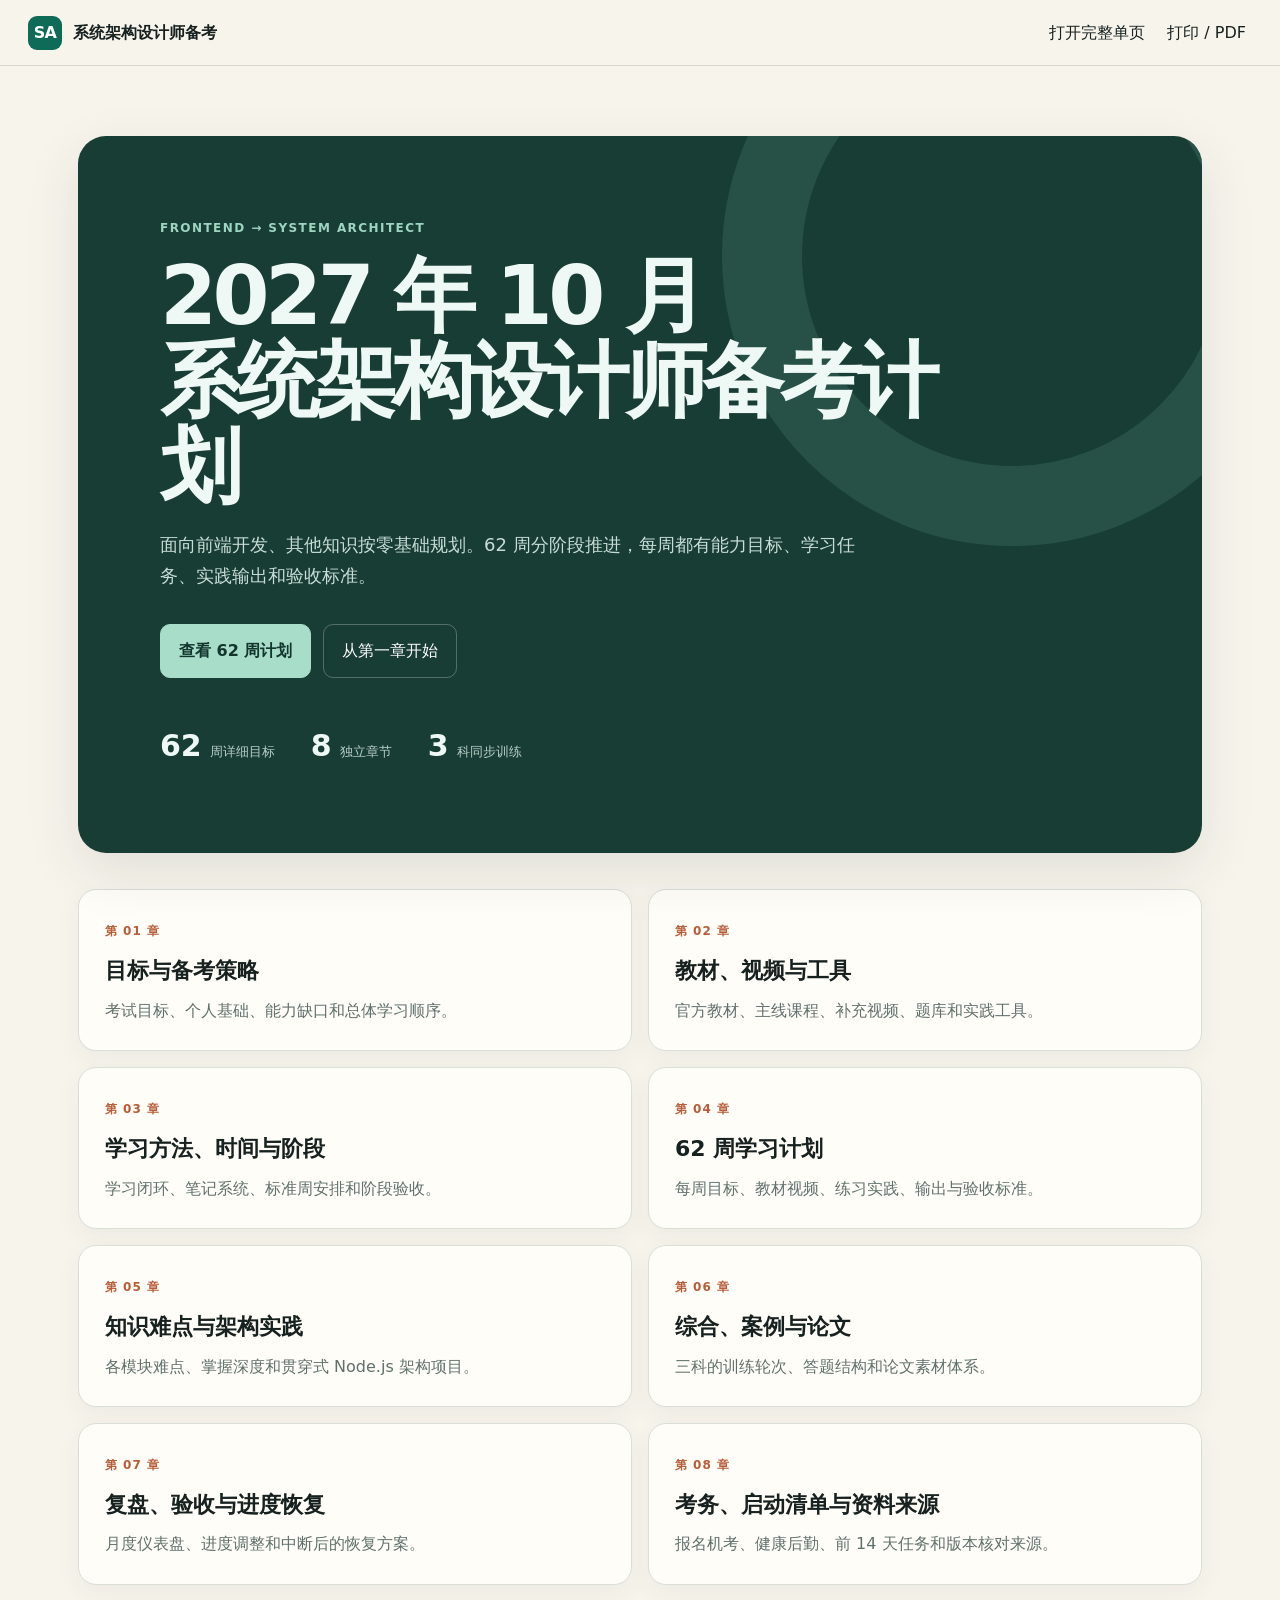
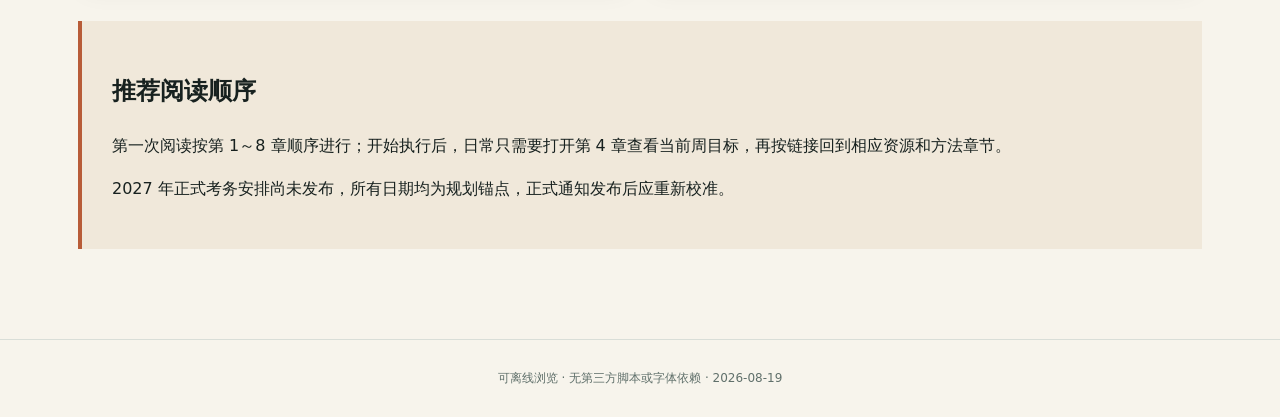
==== html/index.html @ b2654318 "feat: 新建项目" ====
<!doctype html>
<html lang="zh-CN">
<head>
  <meta charset="utf-8">
  <meta name="viewport" content="width=device-width, initial-scale=1">
  <meta name="description" content="系统架构设计师软考高级 62 周系统备考计划">
  <title>系统架构设计师备考计划</title>
  <link rel="stylesheet" href="assets/styles.css">
</head>
<body class="landing">
  <header class="topbar">
    <a class="brand" href="index.html"><span>SA</span><strong>系统架构设计师备考</strong></a>
    <nav><a href="complete-plan.html">打开完整单页</a><button type="button" onclick="window.print()">打印 / PDF</button></nav>
  </header>
  <main class="landing-main">
    <section class="hero">
      <p class="eyebrow">FRONTEND → SYSTEM ARCHITECT</p>
      <h1>2027 年 10 月<br>系统架构设计师备考计划</h1>
      <p>面向前端开发、其他知识按零基础规划。62 周分阶段推进，每周都有能力目标、学习任务、实践输出和验收标准。</p>
      <div class="hero-actions"><a class="primary" href="04-weekly-plan.html">查看 62 周计划</a><a href="01-goals-and-strategy.html">从第一章开始</a></div>
      <dl><div><dt>62</dt><dd>周详细目标</dd></div><div><dt>8</dt><dd>独立章节</dd></div><div><dt>3</dt><dd>科同步训练</dd></div></dl>
    </section>
    <section class="chapter-grid"><a class="chapter-card" href="01-goals-and-strategy.html">
    <span>第 01 章</span>
    <h2>目标与备考策略</h2>
    <p>考试目标、个人基础、能力缺口和总体学习顺序。</p>
  </a>
<a class="chapter-card" href="02-resources.html">
    <span>第 02 章</span>
    <h2>教材、视频与工具</h2>
    <p>官方教材、主线课程、补充视频、题库和实践工具。</p>
  </a>
<a class="chapter-card" href="03-method-and-phases.html">
    <span>第 03 章</span>
    <h2>学习方法、时间与阶段</h2>
    <p>学习闭环、笔记系统、标准周安排和阶段验收。</p>
  </a>
<a class="chapter-card" href="04-weekly-plan.html">
    <span>第 04 章</span>
    <h2>62 周学习计划</h2>
    <p>每周目标、教材视频、练习实践、输出与验收标准。</p>
  </a>
<a class="chapter-card" href="05-difficulties-and-practice.html">
    <span>第 05 章</span>
    <h2>知识难点与架构实践</h2>
    <p>各模块难点、掌握深度和贯穿式 Node.js 架构项目。</p>
  </a>
<a class="chapter-card" href="06-three-subjects.html">
    <span>第 06 章</span>
    <h2>综合、案例与论文</h2>
    <p>三科的训练轮次、答题结构和论文素材体系。</p>
  </a>
<a class="chapter-card" href="07-review-and-recovery.html">
    <span>第 07 章</span>
    <h2>复盘、验收与进度恢复</h2>
    <p>月度仪表盘、进度调整和中断后的恢复方案。</p>
  </a>
<a class="chapter-card" href="08-exam-and-sources.html">
    <span>第 08 章</span>
    <h2>考务、启动清单与资料来源</h2>
    <p>报名机考、健康后勤、前 14 天任务和版本核对来源。</p>
  </a></section>
    <section class="usage-note">
      <h2>推荐阅读顺序</h2>
      <p>第一次阅读按第 1～8 章顺序进行；开始执行后，日常只需要打开第 4 章查看当前周目标，再按链接回到相应资源和方法章节。</p>
      <p>2027 年正式考务安排尚未发布，所有日期均为规划锚点，正式通知发布后应重新校准。</p>
    </section>
  </main>
  <footer>可离线浏览 · 无第三方脚本或字体依赖 · 2026-08-19</footer>
</body>
</html>
---- html/assets/styles.css ----
:root {
  --ink: #17211f;
  --muted: #60706b;
  --paper: #f7f4ec;
  --panel: #fffdf8;
  --line: #d9ded8;
  --accent: #0d6b57;
  --accent-soft: #dff1ea;
  --warm: #b85c38;
  --shadow: 0 18px 55px rgba(29, 50, 44, .10);
  font-family: ui-sans-serif, system-ui, -apple-system, BlinkMacSystemFont, "Segoe UI", "PingFang SC", "Microsoft YaHei", sans-serif;
  color: var(--ink);
  background: var(--paper);
}
* { box-sizing: border-box; }
html { scroll-behavior: smooth; scroll-padding-top: 86px; }
body { margin: 0; line-height: 1.72; background: var(--paper); }
a { color: var(--accent); text-underline-offset: 3px; }
button, a { -webkit-tap-highlight-color: transparent; }
.skip-link { position: fixed; left: 12px; top: -60px; z-index: 20; padding: 10px 14px; color: white; background: var(--accent); }
.skip-link:focus { top: 12px; }
.topbar { position: sticky; top: 0; z-index: 10; height: 66px; display: flex; align-items: center; justify-content: space-between; padding: 0 28px; border-bottom: 1px solid rgba(23, 33, 31, .12); background: rgba(247, 244, 236, .94); backdrop-filter: blur(14px); }
.brand { display: flex; align-items: center; gap: 11px; color: var(--ink); text-decoration: none; }
.brand span { display: grid; place-items: center; width: 34px; height: 34px; border-radius: 9px; color: white; background: var(--accent); font-weight: 800; letter-spacing: -.04em; }
.topbar nav { display: flex; align-items: center; gap: 16px; }
.topbar nav a, .topbar button { color: var(--ink); background: none; border: 0; font: inherit; cursor: pointer; text-decoration: none; }
.layout { display: grid; grid-template-columns: 260px minmax(0, 920px) 210px; gap: 38px; max-width: 1490px; margin: 0 auto; padding: 36px 28px 80px; }
.sidebar, .toc { position: sticky; top: 92px; align-self: start; max-height: calc(100vh - 118px); overflow: auto; }
.sidebar > a { display: flex; gap: 12px; padding: 10px 12px; margin-bottom: 3px; border-radius: 10px; color: #35423e; text-decoration: none; font-size: 14px; }
.sidebar > a span { color: #87928e; font-variant-numeric: tabular-nums; }
.sidebar > a:hover, .sidebar > a.active { color: var(--accent); background: var(--accent-soft); }
.sidebar .source-link { margin-top: 18px; border-top: 1px solid var(--line); border-radius: 0; padding-top: 18px; }
.eyebrow { margin: 0 0 14px; color: var(--warm); font-size: 12px; font-weight: 800; letter-spacing: .12em; text-transform: uppercase; }
main { min-width: 0; }
.chapter-meta { display: flex; gap: 10px; margin-bottom: 18px; }
.chapter-meta span { padding: 5px 10px; border: 1px solid var(--line); border-radius: 999px; color: var(--muted); background: rgba(255,255,255,.45); font-size: 12px; }
article { padding: clamp(28px, 5vw, 60px); border: 1px solid var(--line); border-radius: 22px; background: var(--panel); box-shadow: var(--shadow); }
article h1 { margin: 0 0 24px; font-size: clamp(34px, 5vw, 54px); line-height: 1.14; letter-spacing: -.04em; }
article h2 { margin: 54px 0 18px; padding-top: 10px; font-size: 28px; line-height: 1.3; letter-spacing: -.02em; }
article h3 { margin: 34px 0 12px; font-size: 20px; }
article h4 { margin: 52px 0 18px; padding: 22px 0 0; border-top: 2px solid #c9d9d3; color: #153f34; font-size: 24px; line-height: 1.35; }
article h5 { margin: 24px 0 8px; color: #314b43; font-size: 16px; }
.heading-anchor { margin-left: 8px; opacity: 0; font-size: .75em; text-decoration: none; }
h1:hover .heading-anchor, h2:hover .heading-anchor, h3:hover .heading-anchor { opacity: .5; }
article p, article li { color: #2f3c38; }
article blockquote { margin: 22px 0; padding: 16px 20px; border-left: 4px solid var(--accent); border-radius: 0 12px 12px 0; color: #31413c; background: var(--accent-soft); }
article hr { margin: 42px 0; border: 0; border-top: 1px solid var(--line); }
article code { padding: 2px 6px; border-radius: 5px; color: #8f3d24; background: #f3e9df; }
article pre { overflow: auto; padding: 20px; border-radius: 14px; color: #e8f2ee; background: #1c2926; }
article pre code { padding: 0; color: inherit; background: none; }
article li { margin: 6px 0; }
article .nested-item { margin-left: 24px; list-style-type: circle; }
.table-wrap { overflow-x: auto; margin: 22px 0 32px; border: 1px solid var(--line); border-radius: 14px; background: white; }
table { width: 100%; min-width: 720px; border-collapse: collapse; font-size: 14px; line-height: 1.55; }
th { position: sticky; top: 0; z-index: 1; padding: 13px 14px; text-align: left; color: #173e34; background: #e8f3ee; white-space: nowrap; }
td { padding: 13px 14px; border-top: 1px solid #e4e8e4; vertical-align: top; }
tr:target td { background: #fff5cb; }
.week-anchor { font-weight: 800; text-decoration: none; }
.check-item { display: flex; align-items: flex-start; gap: 9px; cursor: pointer; }
.check-item input { flex: 0 0 auto; width: 16px; height: 16px; margin-top: 5px; accent-color: var(--accent); }
.check-item input:checked + span { color: #7a8581; text-decoration: line-through; }
.toc a { display: block; padding: 5px 0 5px 12px; border-left: 1px solid var(--line); color: var(--muted); font-size: 12px; line-height: 1.45; text-decoration: none; }
.toc a:hover { color: var(--accent); border-left-color: var(--accent); }
.toc .toc-level-3 { padding-left: 22px; }
.pager { display: grid; grid-template-columns: 1fr 1fr; gap: 16px; margin-top: 26px; }
.pager a { padding: 16px 18px; border: 1px solid var(--line); border-radius: 12px; background: var(--panel); text-decoration: none; }
.pager a:last-child { text-align: right; }
.week-jump { margin-bottom: 20px; padding: 16px; border: 1px solid #c8ddd5; border-radius: 14px; background: var(--accent-soft); }
.week-jump strong { display: block; margin-bottom: 8px; }
.week-jump div { display: grid; grid-template-columns: repeat(16, 1fr); gap: 4px; }
.week-jump a { padding: 4px 2px; border-radius: 5px; text-align: center; font-size: 11px; text-decoration: none; }
.week-jump a:hover { color: white; background: var(--accent); }
footer { padding: 28px; border-top: 1px solid var(--line); color: var(--muted); text-align: center; font-size: 12px; }
.landing-main { max-width: 1180px; margin: 0 auto; padding: 70px 28px 90px; }
.hero { position: relative; overflow: hidden; padding: clamp(36px, 7vw, 82px); border-radius: 28px; color: #eef8f4; background: #183d34; box-shadow: var(--shadow); }
.hero::after { content: ""; position: absolute; width: 420px; height: 420px; right: -100px; top: -170px; border: 80px solid rgba(130, 207, 178, .14); border-radius: 50%; }
.hero .eyebrow { color: #9ed5c1; }
.hero h1 { position: relative; z-index: 1; max-width: 820px; margin: 8px 0 22px; font-size: clamp(42px, 7vw, 82px); line-height: 1.04; letter-spacing: -.055em; }
.hero > p:not(.eyebrow) { max-width: 720px; color: #c8ddd5; font-size: 18px; }
.hero-actions { display: flex; gap: 12px; margin: 32px 0 42px; }
.hero-actions a { padding: 12px 18px; border: 1px solid rgba(255,255,255,.26); border-radius: 10px; color: white; text-decoration: none; }
.hero-actions .primary { color: #12362d; background: #a8ddc9; border-color: #a8ddc9; font-weight: 700; }
.hero dl { display: flex; gap: 36px; margin: 0; }
.hero dl div { display: flex; align-items: baseline; gap: 8px; }
.hero dt { font-size: 30px; font-weight: 800; }
.hero dd { margin: 0; color: #b8cec6; font-size: 13px; }
.chapter-grid { display: grid; grid-template-columns: repeat(2, 1fr); gap: 16px; margin-top: 36px; }
.chapter-card { padding: 26px; border: 1px solid var(--line); border-radius: 18px; color: var(--ink); background: var(--panel); box-shadow: 0 8px 24px rgba(29,50,44,.05); text-decoration: none; transition: transform .18s ease, box-shadow .18s ease; }
.chapter-card:hover { transform: translateY(-3px); box-shadow: var(--shadow); }
.chapter-card > span { color: var(--warm); font-size: 12px; font-weight: 800; letter-spacing: .08em; }
.chapter-card h2 { margin: 8px 0 7px; font-size: 22px; }
.chapter-card p { margin: 0; color: var(--muted); }
.usage-note { margin-top: 36px; padding: 30px; border-left: 4px solid var(--warm); background: #f0e8da; }
@media (max-width: 1120px) {
  .layout { grid-template-columns: 220px minmax(0, 1fr); }
  .toc { display: none; }
  .week-jump div { grid-template-columns: repeat(12, 1fr); }
}
@media (max-width: 760px) {
  .topbar { padding: 0 16px; }
  .brand strong { display: none; }
  .topbar nav { gap: 10px; font-size: 13px; }
  .layout { display: block; padding: 18px 12px 56px; }
  .sidebar { position: static; display: flex; overflow-x: auto; gap: 6px; margin-bottom: 16px; }
  .sidebar .eyebrow, .sidebar .source-link { display: none; }
  .sidebar > a { flex: 0 0 auto; margin: 0; border: 1px solid var(--line); background: var(--panel); }
  article { padding: 24px 18px; border-radius: 16px; }
  article h1 { font-size: 34px; }
  article h2 { font-size: 24px; }
  .week-jump div { grid-template-columns: repeat(8, 1fr); }
  .pager { grid-template-columns: 1fr; }
  .chapter-grid { grid-template-columns: 1fr; }
  .landing-main { padding: 28px 14px 60px; }
  .hero { padding: 36px 24px; border-radius: 20px; }
  .hero dl { gap: 14px; flex-wrap: wrap; }
  .hero-actions { flex-direction: column; align-items: flex-start; }
}
@media print {
  :root { --paper: white; --panel: white; }
  .topbar, .sidebar, .toc, .pager, .week-jump, footer, .heading-anchor { display: none !important; }
  .layout { display: block; max-width: none; padding: 0; }
  article { padding: 0; border: 0; box-shadow: none; }
  .table-wrap { overflow: visible; break-inside: auto; }
  tr { break-inside: avoid; }
  a { color: inherit; text-decoration: none; }
}
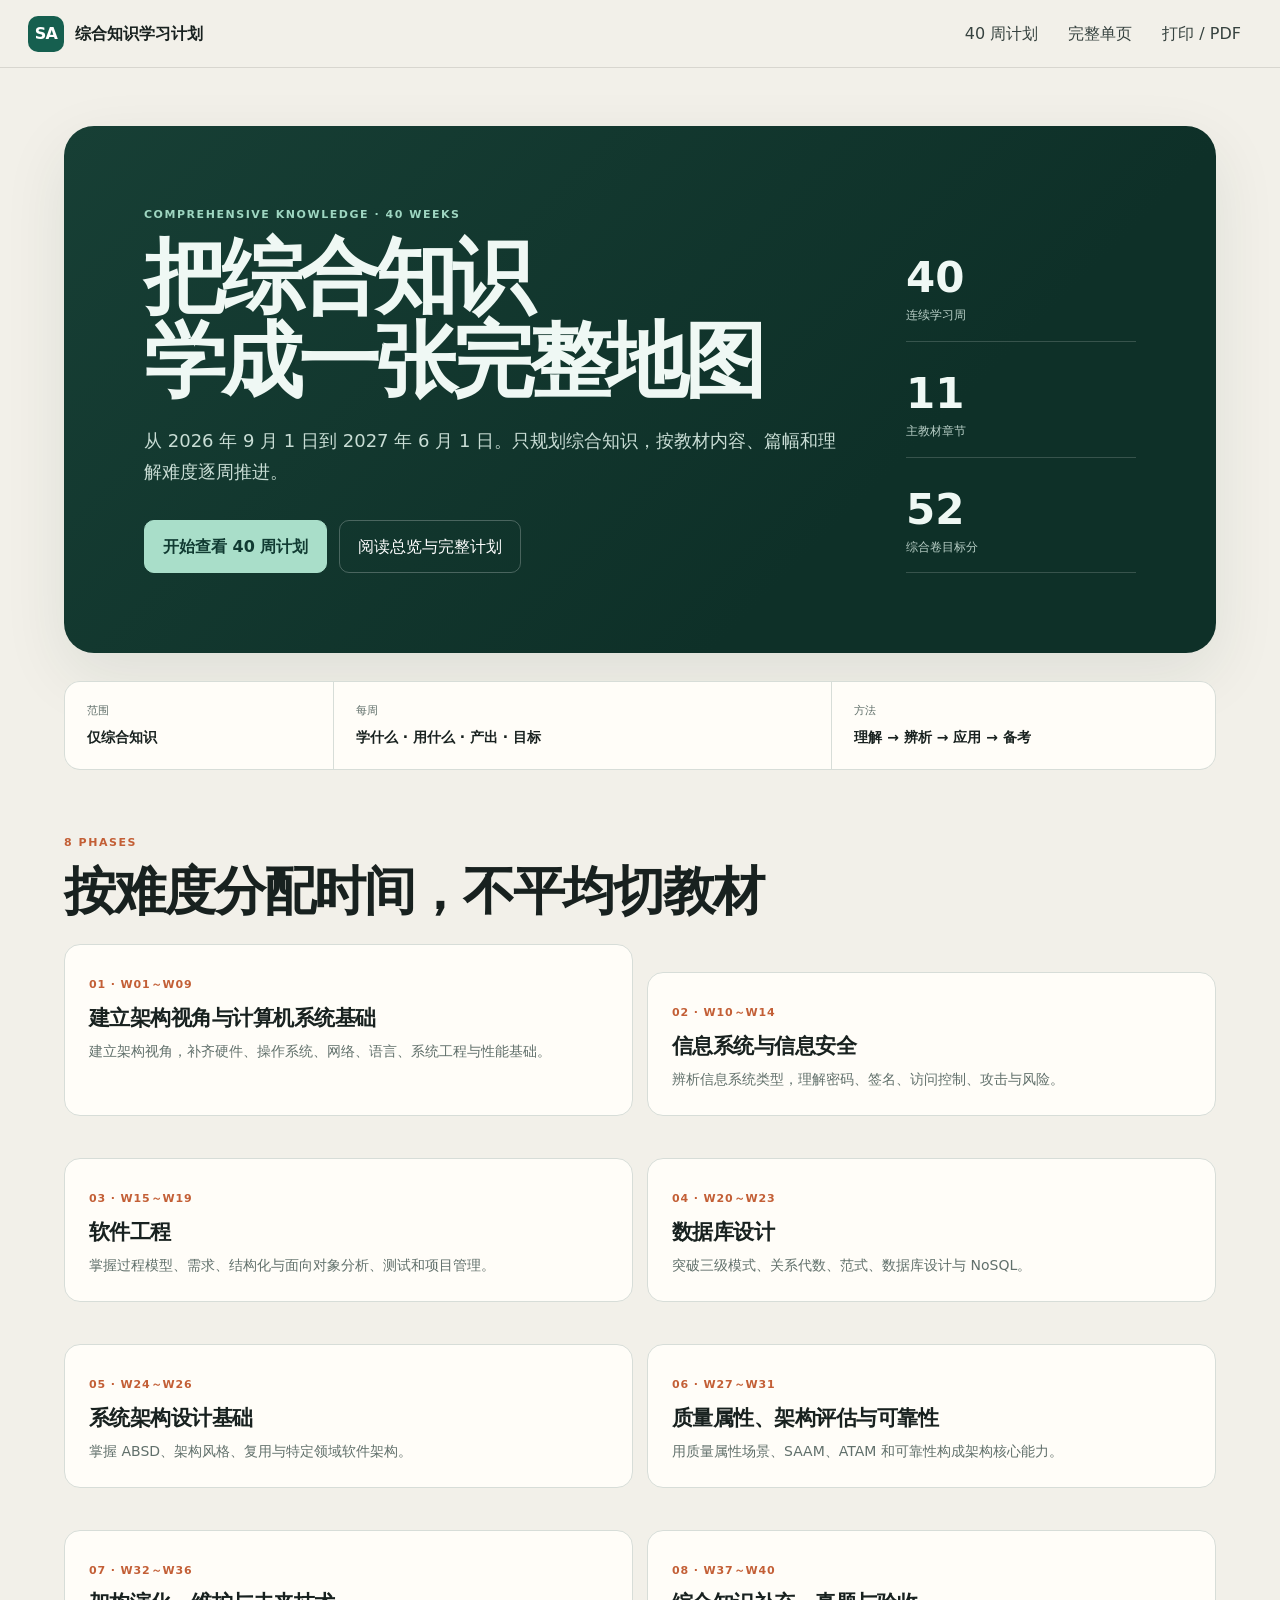
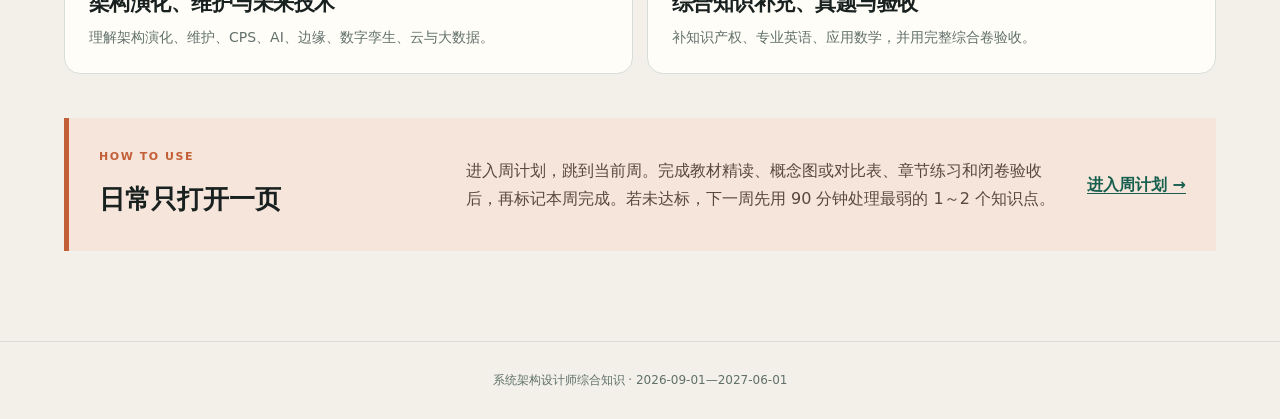
==== commit b3f6a06f: "feat: publish comprehensive study plan" ====
--- a/html/index.html
+++ b/html/index.html
@@ -1,71 +1,15 @@
 <!doctype html>
 <html lang="zh-CN">
-<head>
-  <meta charset="utf-8">
-  <meta name="viewport" content="width=device-width, initial-scale=1">
-  <meta name="description" content="系统架构设计师软考高级 62 周系统备考计划">
-  <title>系统架构设计师备考计划</title>
-  <link rel="stylesheet" href="assets/styles.css">
-</head>
+<head><meta charset="utf-8"><meta name="viewport" content="width=device-width, initial-scale=1"><meta name="description" content="2026年9月1日至2027年6月1日系统架构设计师综合知识40周学习计划"><title>系统架构设计师综合知识 40 周计划</title><link rel="stylesheet" href="assets/styles.css"></head>
 <body class="landing">
-  <header class="topbar">
-    <a class="brand" href="index.html"><span>SA</span><strong>系统架构设计师备考</strong></a>
-    <nav><a href="complete-plan.html">打开完整单页</a><button type="button" onclick="window.print()">打印 / PDF</button></nav>
-  </header>
-  <main class="landing-main">
-    <section class="hero">
-      <p class="eyebrow">FRONTEND → SYSTEM ARCHITECT</p>
-      <h1>2027 年 10 月<br>系统架构设计师备考计划</h1>
-      <p>面向前端开发、其他知识按零基础规划。62 周分阶段推进，每周都有能力目标、学习任务、实践输出和验收标准。</p>
-      <div class="hero-actions"><a class="primary" href="04-weekly-plan.html">查看 62 周计划</a><a href="01-goals-and-strategy.html">从第一章开始</a></div>
-      <dl><div><dt>62</dt><dd>周详细目标</dd></div><div><dt>8</dt><dd>独立章节</dd></div><div><dt>3</dt><dd>科同步训练</dd></div></dl>
-    </section>
-    <section class="chapter-grid"><a class="chapter-card" href="01-goals-and-strategy.html">
-    <span>第 01 章</span>
-    <h2>目标与备考策略</h2>
-    <p>考试目标、个人基础、能力缺口和总体学习顺序。</p>
-  </a>
-<a class="chapter-card" href="02-resources.html">
-    <span>第 02 章</span>
-    <h2>教材、视频与工具</h2>
-    <p>官方教材、主线课程、补充视频、题库和实践工具。</p>
-  </a>
-<a class="chapter-card" href="03-method-and-phases.html">
-    <span>第 03 章</span>
-    <h2>学习方法、时间与阶段</h2>
-    <p>学习闭环、笔记系统、标准周安排和阶段验收。</p>
-  </a>
-<a class="chapter-card" href="04-weekly-plan.html">
-    <span>第 04 章</span>
-    <h2>62 周学习计划</h2>
-    <p>每周目标、教材视频、练习实践、输出与验收标准。</p>
-  </a>
-<a class="chapter-card" href="05-difficulties-and-practice.html">
-    <span>第 05 章</span>
-    <h2>知识难点与架构实践</h2>
-    <p>各模块难点、掌握深度和贯穿式 Node.js 架构项目。</p>
-  </a>
-<a class="chapter-card" href="06-three-subjects.html">
-    <span>第 06 章</span>
-    <h2>综合、案例与论文</h2>
-    <p>三科的训练轮次、答题结构和论文素材体系。</p>
-  </a>
-<a class="chapter-card" href="07-review-and-recovery.html">
-    <span>第 07 章</span>
-    <h2>复盘、验收与进度恢复</h2>
-    <p>月度仪表盘、进度调整和中断后的恢复方案。</p>
-  </a>
-<a class="chapter-card" href="08-exam-and-sources.html">
-    <span>第 08 章</span>
-    <h2>考务、启动清单与资料来源</h2>
-    <p>报名机考、健康后勤、前 14 天任务和版本核对来源。</p>
-  </a></section>
-    <section class="usage-note">
-      <h2>推荐阅读顺序</h2>
-      <p>第一次阅读按第 1～8 章顺序进行；开始执行后，日常只需要打开第 4 章查看当前周目标，再按链接回到相应资源和方法章节。</p>
-      <p>2027 年正式考务安排尚未发布，所有日期均为规划锚点，正式通知发布后应重新校准。</p>
-    </section>
+  <header class="topbar"><a class="brand" href="index.html"><span>SA</span><strong>综合知识学习计划</strong></a><nav><a href="04-weekly-plan.html">40 周计划</a><a href="complete-plan.html">完整单页</a><button type="button" onclick="window.print()">打印 / PDF</button></nav></header>
+  <main class="landing-main" id="main">
+    <section class="hero"><div class="hero-copy"><p class="eyebrow">COMPREHENSIVE KNOWLEDGE · 40 WEEKS</p><h1>把综合知识<br>学成一张完整地图</h1><p>从 2026 年 9 月 1 日到 2027 年 6 月 1 日。只规划综合知识，按教材内容、篇幅和理解难度逐周推进。</p><div class="hero-actions"><a class="primary" href="04-weekly-plan.html">开始查看 40 周计划</a><a href="complete-plan.html">阅读总览与完整计划</a></div></div><dl><div><dt>40</dt><dd>连续学习周</dd></div><div><dt>11</dt><dd>主教材章节</dd></div><div><dt>52</dt><dd>综合卷目标分</dd></div></dl></section>
+    <section class="scope-strip"><div><span>范围</span><strong>仅综合知识</strong></div><div><span>每周</span><strong>学什么 · 用什么 · 产出 · 目标</strong></div><div><span>方法</span><strong>理解 → 辨析 → 应用 → 备考</strong></div></section>
+    <section class="section-heading"><p class="eyebrow">8 PHASES</p><h2>按难度分配时间，不平均切教材</h2></section>
+    <section class="phase-grid"><article class="phase-card"><span>01 · W01～W09</span><h2>建立架构视角与计算机系统基础</h2><p>建立架构视角，补齐硬件、操作系统、网络、语言、系统工程与性能基础。</p></article><article class="phase-card"><span>02 · W10～W14</span><h2>信息系统与信息安全</h2><p>辨析信息系统类型，理解密码、签名、访问控制、攻击与风险。</p></article><article class="phase-card"><span>03 · W15～W19</span><h2>软件工程</h2><p>掌握过程模型、需求、结构化与面向对象分析、测试和项目管理。</p></article><article class="phase-card"><span>04 · W20～W23</span><h2>数据库设计</h2><p>突破三级模式、关系代数、范式、数据库设计与 NoSQL。</p></article><article class="phase-card"><span>05 · W24～W26</span><h2>系统架构设计基础</h2><p>掌握 ABSD、架构风格、复用与特定领域软件架构。</p></article><article class="phase-card"><span>06 · W27～W31</span><h2>质量属性、架构评估与可靠性</h2><p>用质量属性场景、SAAM、ATAM 和可靠性构成架构核心能力。</p></article><article class="phase-card"><span>07 · W32～W36</span><h2>架构演化、维护与未来技术</h2><p>理解架构演化、维护、CPS、AI、边缘、数字孪生、云与大数据。</p></article><article class="phase-card"><span>08 · W37～W40</span><h2>综合知识补充、真题与验收</h2><p>补知识产权、专业英语、应用数学，并用完整综合卷验收。</p></article></section>
+    <section class="usage-note"><div><p class="eyebrow">HOW TO USE</p><h2>日常只打开一页</h2></div><p>进入周计划，跳到当前周。完成教材精读、概念图或对比表、章节练习和闭卷验收后，再标记本周完成。若未达标，下一周先用 90 分钟处理最弱的 1～2 个知识点。</p><a href="04-weekly-plan.html">进入周计划 →</a></section>
   </main>
-  <footer>可离线浏览 · 无第三方脚本或字体依赖 · 2026-08-19</footer>
+  <footer>系统架构设计师综合知识 · 2026-09-01—2027-06-01</footer>
 </body>
 </html>
--- a/html/assets/styles.css
+++ b/html/assets/styles.css
@@ -1,126 +1,354 @@
 :root {
-  --ink: #17211f;
-  --muted: #60706b;
-  --paper: #f7f4ec;
+  --ink: #18211f;
+  --muted: #61706b;
+  --paper: #f2f0e9;
   --panel: #fffdf8;
-  --line: #d9ded8;
-  --accent: #0d6b57;
-  --accent-soft: #dff1ea;
-  --warm: #b85c38;
-  --shadow: 0 18px 55px rgba(29, 50, 44, .10);
-  font-family: ui-sans-serif, system-ui, -apple-system, BlinkMacSystemFont, "Segoe UI", "PingFang SC", "Microsoft YaHei", sans-serif;
+  --line: #d7ddd8;
+  --green: #165f4f;
+  --green-dark: #113b32;
+  --green-soft: #e1f0e9;
+  --orange: #c35f36;
+  --orange-soft: #f5e5da;
+  --yellow: #f6cf69;
+  --shadow: 0 22px 65px rgba(25, 50, 43, .09);
   color: var(--ink);
   background: var(--paper);
-}
+  font-family: Inter, ui-sans-serif, system-ui, -apple-system, BlinkMacSystemFont, "Segoe UI", "PingFang SC", "Microsoft YaHei", sans-serif;
+}
+
 * { box-sizing: border-box; }
-html { scroll-behavior: smooth; scroll-padding-top: 86px; }
-body { margin: 0; line-height: 1.72; background: var(--paper); }
-a { color: var(--accent); text-underline-offset: 3px; }
+html { scroll-behavior: smooth; scroll-padding-top: 92px; }
+body { margin: 0; background: var(--paper); line-height: 1.72; }
+a { color: var(--green); text-underline-offset: 3px; }
 button, a { -webkit-tap-highlight-color: transparent; }
-.skip-link { position: fixed; left: 12px; top: -60px; z-index: 20; padding: 10px 14px; color: white; background: var(--accent); }
-.skip-link:focus { top: 12px; }
-.topbar { position: sticky; top: 0; z-index: 10; height: 66px; display: flex; align-items: center; justify-content: space-between; padding: 0 28px; border-bottom: 1px solid rgba(23, 33, 31, .12); background: rgba(247, 244, 236, .94); backdrop-filter: blur(14px); }
-.brand { display: flex; align-items: center; gap: 11px; color: var(--ink); text-decoration: none; }
-.brand span { display: grid; place-items: center; width: 34px; height: 34px; border-radius: 9px; color: white; background: var(--accent); font-weight: 800; letter-spacing: -.04em; }
-.topbar nav { display: flex; align-items: center; gap: 16px; }
-.topbar nav a, .topbar button { color: var(--ink); background: none; border: 0; font: inherit; cursor: pointer; text-decoration: none; }
-.layout { display: grid; grid-template-columns: 260px minmax(0, 920px) 210px; gap: 38px; max-width: 1490px; margin: 0 auto; padding: 36px 28px 80px; }
-.sidebar, .toc { position: sticky; top: 92px; align-self: start; max-height: calc(100vh - 118px); overflow: auto; }
-.sidebar > a { display: flex; gap: 12px; padding: 10px 12px; margin-bottom: 3px; border-radius: 10px; color: #35423e; text-decoration: none; font-size: 14px; }
-.sidebar > a span { color: #87928e; font-variant-numeric: tabular-nums; }
-.sidebar > a:hover, .sidebar > a.active { color: var(--accent); background: var(--accent-soft); }
-.sidebar .source-link { margin-top: 18px; border-top: 1px solid var(--line); border-radius: 0; padding-top: 18px; }
-.eyebrow { margin: 0 0 14px; color: var(--warm); font-size: 12px; font-weight: 800; letter-spacing: .12em; text-transform: uppercase; }
-main { min-width: 0; }
-.chapter-meta { display: flex; gap: 10px; margin-bottom: 18px; }
-.chapter-meta span { padding: 5px 10px; border: 1px solid var(--line); border-radius: 999px; color: var(--muted); background: rgba(255,255,255,.45); font-size: 12px; }
-article { padding: clamp(28px, 5vw, 60px); border: 1px solid var(--line); border-radius: 22px; background: var(--panel); box-shadow: var(--shadow); }
-article h1 { margin: 0 0 24px; font-size: clamp(34px, 5vw, 54px); line-height: 1.14; letter-spacing: -.04em; }
-article h2 { margin: 54px 0 18px; padding-top: 10px; font-size: 28px; line-height: 1.3; letter-spacing: -.02em; }
-article h3 { margin: 34px 0 12px; font-size: 20px; }
-article h4 { margin: 52px 0 18px; padding: 22px 0 0; border-top: 2px solid #c9d9d3; color: #153f34; font-size: 24px; line-height: 1.35; }
-article h5 { margin: 24px 0 8px; color: #314b43; font-size: 16px; }
-.heading-anchor { margin-left: 8px; opacity: 0; font-size: .75em; text-decoration: none; }
-h1:hover .heading-anchor, h2:hover .heading-anchor, h3:hover .heading-anchor { opacity: .5; }
-article p, article li { color: #2f3c38; }
-article blockquote { margin: 22px 0; padding: 16px 20px; border-left: 4px solid var(--accent); border-radius: 0 12px 12px 0; color: #31413c; background: var(--accent-soft); }
-article hr { margin: 42px 0; border: 0; border-top: 1px solid var(--line); }
-article code { padding: 2px 6px; border-radius: 5px; color: #8f3d24; background: #f3e9df; }
-article pre { overflow: auto; padding: 20px; border-radius: 14px; color: #e8f2ee; background: #1c2926; }
+button { font: inherit; }
+
+.skip-link {
+  position: fixed;
+  top: -70px;
+  left: 14px;
+  z-index: 30;
+  padding: 10px 15px;
+  border-radius: 8px;
+  color: white;
+  background: var(--green);
+}
+.skip-link:focus { top: 14px; }
+
+.topbar {
+  position: sticky;
+  top: 0;
+  z-index: 20;
+  display: flex;
+  min-height: 68px;
+  align-items: center;
+  justify-content: space-between;
+  padding: 10px 28px;
+  border-bottom: 1px solid rgba(24, 33, 31, .12);
+  background: rgba(242, 240, 233, .92);
+  backdrop-filter: blur(18px);
+}
+.brand {
+  display: flex;
+  align-items: center;
+  gap: 11px;
+  color: var(--ink);
+  text-decoration: none;
+}
+.brand span {
+  display: grid;
+  width: 36px;
+  height: 36px;
+  place-items: center;
+  border-radius: 10px;
+  color: white;
+  background: var(--green);
+  font-weight: 900;
+  letter-spacing: -.05em;
+}
+.topbar nav { display: flex; align-items: center; gap: 8px; }
+.topbar nav a,
+.topbar nav button {
+  padding: 8px 11px;
+  border: 0;
+  border-radius: 8px;
+  color: #36423f;
+  background: transparent;
+  cursor: pointer;
+  text-decoration: none;
+}
+.topbar nav a:hover,
+.topbar nav button:hover,
+.topbar nav a.active { color: var(--green); background: var(--green-soft); }
+
+.eyebrow {
+  margin: 0 0 10px;
+  color: var(--orange);
+  font-size: 11px;
+  font-weight: 900;
+  letter-spacing: .14em;
+  text-transform: uppercase;
+}
+
+.layout {
+  display: grid;
+  grid-template-columns: 220px minmax(0, 900px) 220px;
+  gap: 32px;
+  max-width: 1450px;
+  margin: 0 auto;
+  padding: 34px 24px 80px;
+}
+.layout > main { min-width: 0; }
+.sidebar,
+.toc {
+  position: sticky;
+  top: 96px;
+  align-self: start;
+  max-height: calc(100vh - 122px);
+  overflow: auto;
+}
+.sidebar > strong { display: block; margin-bottom: 20px; font-size: 18px; line-height: 1.45; }
+.sidebar dl { display: grid; grid-template-columns: repeat(3, 1fr); gap: 6px; margin: 0 0 22px; }
+.sidebar dl div { padding: 10px 6px; border: 1px solid var(--line); border-radius: 10px; text-align: center; background: rgba(255, 255, 255, .45); }
+.sidebar dt { font-size: 20px; font-weight: 900; }
+.sidebar dd { margin: 0; color: var(--muted); font-size: 10px; }
+.sidebar > a {
+  display: block;
+  padding: 9px 0;
+  border-top: 1px solid var(--line);
+  color: var(--muted);
+  font-size: 13px;
+  text-decoration: none;
+}
+.sidebar > a:hover { color: var(--green); }
+
+.toc a {
+  display: block;
+  padding: 6px 8px 6px 12px;
+  border-left: 1px solid var(--line);
+  color: var(--muted);
+  font-size: 12px;
+  line-height: 1.45;
+  text-decoration: none;
+}
+.toc a:hover { color: var(--green); border-left-color: var(--green); }
+.toc .toc-level-3 { padding-left: 22px; }
+
+article {
+  padding: clamp(28px, 5vw, 58px);
+  border: 1px solid var(--line);
+  border-radius: 24px;
+  background: var(--panel);
+  box-shadow: var(--shadow);
+}
+article + article { margin-top: 28px; }
+article h1 { margin: 0 0 24px; font-size: clamp(36px, 5vw, 58px); line-height: 1.08; letter-spacing: -.045em; }
+article h2 { margin: 54px 0 18px; padding-top: 8px; font-size: 28px; line-height: 1.25; letter-spacing: -.025em; }
+article h3 { margin: 48px 0 20px; color: var(--green-dark); font-size: 23px; line-height: 1.35; }
+article h4 { margin: 0 0 18px; color: var(--green-dark); font-size: 22px; line-height: 1.35; }
+article p,
+article li { color: #33403c; }
+article li { margin: 7px 0; }
+article blockquote {
+  margin: 22px 0 30px;
+  padding: 18px 20px;
+  border-left: 4px solid var(--green);
+  border-radius: 0 12px 12px 0;
+  color: #30423c;
+  background: var(--green-soft);
+}
+article hr { margin: 44px 0; border: 0; border-top: 1px solid var(--line); }
+article code { padding: 2px 6px; border-radius: 5px; color: #8e3f25; background: #f5e9df; }
+article pre { overflow: auto; padding: 20px; border-radius: 14px; color: #e6f0ec; background: #192824; }
 article pre code { padding: 0; color: inherit; background: none; }
-article li { margin: 6px 0; }
-article .nested-item { margin-left: 24px; list-style-type: circle; }
-.table-wrap { overflow-x: auto; margin: 22px 0 32px; border: 1px solid var(--line); border-radius: 14px; background: white; }
-table { width: 100%; min-width: 720px; border-collapse: collapse; font-size: 14px; line-height: 1.55; }
-th { position: sticky; top: 0; z-index: 1; padding: 13px 14px; text-align: left; color: #173e34; background: #e8f3ee; white-space: nowrap; }
-td { padding: 13px 14px; border-top: 1px solid #e4e8e4; vertical-align: top; }
-tr:target td { background: #fff5cb; }
-.week-anchor { font-weight: 800; text-decoration: none; }
-.check-item { display: flex; align-items: flex-start; gap: 9px; cursor: pointer; }
-.check-item input { flex: 0 0 auto; width: 16px; height: 16px; margin-top: 5px; accent-color: var(--accent); }
-.check-item input:checked + span { color: #7a8581; text-decoration: line-through; }
-.toc a { display: block; padding: 5px 0 5px 12px; border-left: 1px solid var(--line); color: var(--muted); font-size: 12px; line-height: 1.45; text-decoration: none; }
-.toc a:hover { color: var(--accent); border-left-color: var(--accent); }
-.toc .toc-level-3 { padding-left: 22px; }
-.pager { display: grid; grid-template-columns: 1fr 1fr; gap: 16px; margin-top: 26px; }
-.pager a { padding: 16px 18px; border: 1px solid var(--line); border-radius: 12px; background: var(--panel); text-decoration: none; }
-.pager a:last-child { text-align: right; }
-.week-jump { margin-bottom: 20px; padding: 16px; border: 1px solid #c8ddd5; border-radius: 14px; background: var(--accent-soft); }
-.week-jump strong { display: block; margin-bottom: 8px; }
-.week-jump div { display: grid; grid-template-columns: repeat(16, 1fr); gap: 4px; }
-.week-jump a { padding: 4px 2px; border-radius: 5px; text-align: center; font-size: 11px; text-decoration: none; }
-.week-jump a:hover { color: white; background: var(--accent); }
+.heading-anchor { margin-left: 8px; opacity: 0; font-size: .7em; text-decoration: none; }
+h1:hover .heading-anchor,
+h2:hover .heading-anchor,
+h3:hover .heading-anchor { opacity: .5; }
+
+.table-wrap { overflow-x: auto; margin: 24px 0 34px; border: 1px solid var(--line); border-radius: 14px; background: white; }
+table { width: 100%; min-width: 720px; border-collapse: collapse; font-size: 13px; line-height: 1.55; }
+th { padding: 13px 14px; color: var(--green-dark); background: #e9f3ee; text-align: left; white-space: nowrap; }
+td { padding: 13px 14px; border-top: 1px solid #e6e9e6; vertical-align: top; }
+
+.progress-panel {
+  display: grid;
+  grid-template-columns: minmax(240px, .8fr) minmax(300px, 1.2fr);
+  gap: 24px;
+  align-items: end;
+  margin-bottom: 16px;
+  padding: 22px 24px;
+  border: 1px solid #bfd5cc;
+  border-radius: 18px;
+  background: var(--green-soft);
+}
+.progress-copy strong { display: block; color: var(--green-dark); font-size: 24px; }
+.progress-copy > p:last-child { margin: 4px 0 0; color: var(--muted); font-size: 13px; }
+.progress-actions { display: flex; align-items: center; gap: 12px; }
+.progress-track { flex: 1; overflow: hidden; height: 10px; border-radius: 99px; background: rgba(22, 95, 79, .15); }
+.progress-track span { display: block; width: 0; height: 100%; border-radius: inherit; background: var(--green); transition: width .25s ease; }
+.progress-actions button,
+.week-state button {
+  flex: 0 0 auto;
+  padding: 8px 12px;
+  border: 1px solid #a8c4b9;
+  border-radius: 8px;
+  color: var(--green-dark);
+  background: rgba(255, 255, 255, .55);
+  cursor: pointer;
+}
+.progress-actions button:hover,
+.week-state button:hover { background: white; }
+
+.week-jump {
+  display: grid;
+  grid-template-columns: repeat(8, 1fr);
+  gap: 6px;
+  margin-bottom: 22px;
+}
+.week-jump a {
+  display: flex;
+  min-width: 0;
+  flex-direction: column;
+  padding: 8px 7px;
+  border: 1px solid var(--line);
+  border-radius: 9px;
+  color: #36423f;
+  background: rgba(255, 255, 255, .62);
+  text-decoration: none;
+}
+.week-jump span { font-size: 12px; font-weight: 800; }
+.week-jump small { overflow: hidden; color: #7a8782; font-size: 9px; text-overflow: ellipsis; white-space: nowrap; }
+.week-jump a:hover { border-color: #9fbbb0; background: white; }
+.week-jump a.is-current { border-color: var(--orange); box-shadow: inset 0 0 0 1px var(--orange); }
+.week-jump a.is-complete { color: white; border-color: var(--green); background: var(--green); }
+.week-jump a.is-complete small { color: #d7e9e2; }
+
+.week-card {
+  position: relative;
+  margin: 26px -12px;
+  padding: 28px 28px 18px;
+  scroll-margin-top: 88px;
+  border: 1px solid #d4ded9;
+  border-radius: 18px;
+  background: #fffefa;
+  transition: border-color .18s ease, box-shadow .18s ease;
+}
+.week-card:hover { border-color: #abc2b9; box-shadow: 0 14px 35px rgba(31, 62, 53, .08); }
+.week-card.is-current { border-color: var(--orange); box-shadow: 0 0 0 3px var(--orange-soft); }
+.week-card.is-current::before {
+  content: "当前周";
+  position: absolute;
+  top: -12px;
+  right: 20px;
+  padding: 4px 10px;
+  border-radius: 99px;
+  color: white;
+  background: var(--orange);
+  font-size: 11px;
+  font-weight: 800;
+}
+.week-card.is-complete { border-color: #93b8a8; background: #f3faf6; }
+.week-card.is-complete h4::after { content: " ✓"; color: var(--green); }
+.week-details { display: grid; gap: 9px; margin: 0; padding: 0; list-style: none; }
+.week-details li { padding: 13px 15px; border-radius: 10px; background: #f6f5ef; }
+.week-details strong { color: var(--green-dark); }
+.week-details li:nth-child(2) { background: #edf5f1; }
+.week-details li:nth-child(3) { background: #f7eee7; }
+.week-details li:nth-child(4) { background: #f5f1df; }
+.week-state { display: flex; align-items: center; justify-content: flex-end; gap: 12px; margin-top: 16px; padding-top: 14px; border-top: 1px dashed #ccd5d1; }
+.week-state span { color: var(--muted); font-size: 12px; }
+.week-card.is-complete .week-state span { color: var(--green); font-weight: 700; }
+
+.landing-main { max-width: 1200px; margin: 0 auto; padding: 58px 24px 90px; }
+.hero {
+  display: grid;
+  grid-template-columns: 1fr 230px;
+  gap: 48px;
+  overflow: hidden;
+  padding: clamp(38px, 7vw, 80px);
+  border-radius: 30px;
+  color: #eff8f4;
+  background: linear-gradient(135deg, #173f35 0%, #0e3028 70%);
+  box-shadow: var(--shadow);
+}
+.hero-copy { position: relative; z-index: 1; }
+.hero .eyebrow { color: #9ed6c1; }
+.hero h1 { max-width: 760px; margin: 8px 0 22px; font-size: clamp(44px, 7vw, 82px); line-height: 1.03; letter-spacing: -.06em; }
+.hero-copy > p:not(.eyebrow) { max-width: 700px; color: #c9ddd5; font-size: 18px; }
+.hero-actions { display: flex; flex-wrap: wrap; gap: 12px; margin-top: 32px; }
+.hero-actions a { padding: 12px 18px; border: 1px solid rgba(255, 255, 255, .24); border-radius: 10px; color: white; text-decoration: none; }
+.hero-actions .primary { color: var(--green-dark); border-color: #a9dec9; background: #a9dec9; font-weight: 800; }
+.hero dl { display: grid; align-content: end; gap: 16px; margin: 0; }
+.hero dl div { padding: 15px 0; border-bottom: 1px solid rgba(255, 255, 255, .17); }
+.hero dt { font-size: 42px; font-weight: 900; line-height: 1; }
+.hero dd { margin: 6px 0 0; color: #b8cec6; font-size: 12px; }
+
+.scope-strip { display: grid; grid-template-columns: .7fr 1.3fr 1fr; gap: 1px; margin-top: 28px; overflow: hidden; border: 1px solid var(--line); border-radius: 16px; background: var(--line); }
+.scope-strip div { display: flex; flex-direction: column; gap: 4px; padding: 20px 22px; background: var(--panel); }
+.scope-strip span { color: var(--muted); font-size: 11px; }
+.scope-strip strong { font-size: 14px; }
+.section-heading { margin: 64px 0 24px; }
+.section-heading h2 { max-width: 720px; margin: 0; font-size: clamp(32px, 5vw, 52px); line-height: 1.1; letter-spacing: -.04em; }
+.phase-grid { display: grid; grid-template-columns: repeat(2, 1fr); gap: 14px; }
+.phase-card { padding: 24px; border-radius: 16px; box-shadow: none; }
+.phase-card > span { color: var(--orange); font-size: 11px; font-weight: 900; letter-spacing: .08em; }
+.phase-card h2 { margin: 8px 0; padding: 0; font-size: 21px; }
+.phase-card p { margin: 0; color: var(--muted); font-size: 14px; }
+.usage-note { display: grid; grid-template-columns: .8fr 1.4fr auto; gap: 28px; align-items: center; margin-top: 44px; padding: 30px; border-left: 5px solid var(--orange); background: var(--orange-soft); }
+.usage-note h2 { margin: 0; font-size: 26px; }
+.usage-note > p { margin: 0; color: #59483f; }
+.usage-note > a { font-weight: 800; white-space: nowrap; }
+
 footer { padding: 28px; border-top: 1px solid var(--line); color: var(--muted); text-align: center; font-size: 12px; }
-.landing-main { max-width: 1180px; margin: 0 auto; padding: 70px 28px 90px; }
-.hero { position: relative; overflow: hidden; padding: clamp(36px, 7vw, 82px); border-radius: 28px; color: #eef8f4; background: #183d34; box-shadow: var(--shadow); }
-.hero::after { content: ""; position: absolute; width: 420px; height: 420px; right: -100px; top: -170px; border: 80px solid rgba(130, 207, 178, .14); border-radius: 50%; }
-.hero .eyebrow { color: #9ed5c1; }
-.hero h1 { position: relative; z-index: 1; max-width: 820px; margin: 8px 0 22px; font-size: clamp(42px, 7vw, 82px); line-height: 1.04; letter-spacing: -.055em; }
-.hero > p:not(.eyebrow) { max-width: 720px; color: #c8ddd5; font-size: 18px; }
-.hero-actions { display: flex; gap: 12px; margin: 32px 0 42px; }
-.hero-actions a { padding: 12px 18px; border: 1px solid rgba(255,255,255,.26); border-radius: 10px; color: white; text-decoration: none; }
-.hero-actions .primary { color: #12362d; background: #a8ddc9; border-color: #a8ddc9; font-weight: 700; }
-.hero dl { display: flex; gap: 36px; margin: 0; }
-.hero dl div { display: flex; align-items: baseline; gap: 8px; }
-.hero dt { font-size: 30px; font-weight: 800; }
-.hero dd { margin: 0; color: #b8cec6; font-size: 13px; }
-.chapter-grid { display: grid; grid-template-columns: repeat(2, 1fr); gap: 16px; margin-top: 36px; }
-.chapter-card { padding: 26px; border: 1px solid var(--line); border-radius: 18px; color: var(--ink); background: var(--panel); box-shadow: 0 8px 24px rgba(29,50,44,.05); text-decoration: none; transition: transform .18s ease, box-shadow .18s ease; }
-.chapter-card:hover { transform: translateY(-3px); box-shadow: var(--shadow); }
-.chapter-card > span { color: var(--warm); font-size: 12px; font-weight: 800; letter-spacing: .08em; }
-.chapter-card h2 { margin: 8px 0 7px; font-size: 22px; }
-.chapter-card p { margin: 0; color: var(--muted); }
-.usage-note { margin-top: 36px; padding: 30px; border-left: 4px solid var(--warm); background: #f0e8da; }
 @media (max-width: 1120px) {
-  .layout { grid-template-columns: 220px minmax(0, 1fr); }
+  .layout { grid-template-columns: 200px minmax(0, 1fr); }
   .toc { display: none; }
-  .week-jump div { grid-template-columns: repeat(12, 1fr); }
-}
+  .week-jump { grid-template-columns: repeat(6, 1fr); }
+}
+
 @media (max-width: 760px) {
-  .topbar { padding: 0 16px; }
+  .topbar { padding: 9px 14px; }
   .brand strong { display: none; }
-  .topbar nav { gap: 10px; font-size: 13px; }
-  .layout { display: block; padding: 18px 12px 56px; }
-  .sidebar { position: static; display: flex; overflow-x: auto; gap: 6px; margin-bottom: 16px; }
-  .sidebar .eyebrow, .sidebar .source-link { display: none; }
-  .sidebar > a { flex: 0 0 auto; margin: 0; border: 1px solid var(--line); background: var(--panel); }
-  article { padding: 24px 18px; border-radius: 16px; }
+  .topbar nav { gap: 2px; font-size: 12px; }
+  .topbar nav a,
+  .topbar nav button { padding: 7px; }
+  .layout { display: block; padding: 18px 10px 54px; }
+  .sidebar { position: static; display: none; }
+  article { padding: 26px 17px; border-radius: 16px; }
   article h1 { font-size: 34px; }
   article h2 { font-size: 24px; }
-  .week-jump div { grid-template-columns: repeat(8, 1fr); }
-  .pager { grid-template-columns: 1fr; }
-  .chapter-grid { grid-template-columns: 1fr; }
-  .landing-main { padding: 28px 14px 60px; }
-  .hero { padding: 36px 24px; border-radius: 20px; }
-  .hero dl { gap: 14px; flex-wrap: wrap; }
-  .hero-actions { flex-direction: column; align-items: flex-start; }
-}
+  .progress-panel { grid-template-columns: 1fr; gap: 14px; padding: 18px; }
+  .progress-actions { align-items: flex-end; }
+  .week-jump { grid-template-columns: repeat(5, 1fr); }
+  .week-jump small { display: none; }
+  .week-card { margin: 20px -5px; padding: 22px 16px 14px; }
+  .week-card h4 { font-size: 19px; }
+  .week-state { justify-content: space-between; }
+  .landing-main { padding: 28px 12px 60px; }
+  .hero { grid-template-columns: 1fr; gap: 26px; padding: 38px 24px; border-radius: 20px; }
+  .hero h1 { font-size: 45px; }
+  .hero dl { grid-template-columns: repeat(3, 1fr); gap: 8px; }
+  .hero dt { font-size: 28px; }
+  .scope-strip { grid-template-columns: 1fr; }
+  .phase-grid { grid-template-columns: 1fr; }
+  .usage-note { grid-template-columns: 1fr; gap: 12px; }
+}
+
 @media print {
   :root { --paper: white; --panel: white; }
-  .topbar, .sidebar, .toc, .pager, .week-jump, footer, .heading-anchor { display: none !important; }
+  .topbar,
+  .sidebar,
+  .toc,
+  .progress-panel,
+  .week-jump,
+  .week-state,
+  footer,
+  .heading-anchor { display: none !important; }
   .layout { display: block; max-width: none; padding: 0; }
   article { padding: 0; border: 0; box-shadow: none; }
-  .table-wrap { overflow: visible; break-inside: auto; }
+  .week-card { break-inside: avoid; margin: 16px 0; padding: 16px; box-shadow: none; }
+  .table-wrap { overflow: visible; }
   tr { break-inside: avoid; }
   a { color: inherit; text-decoration: none; }
-}+}
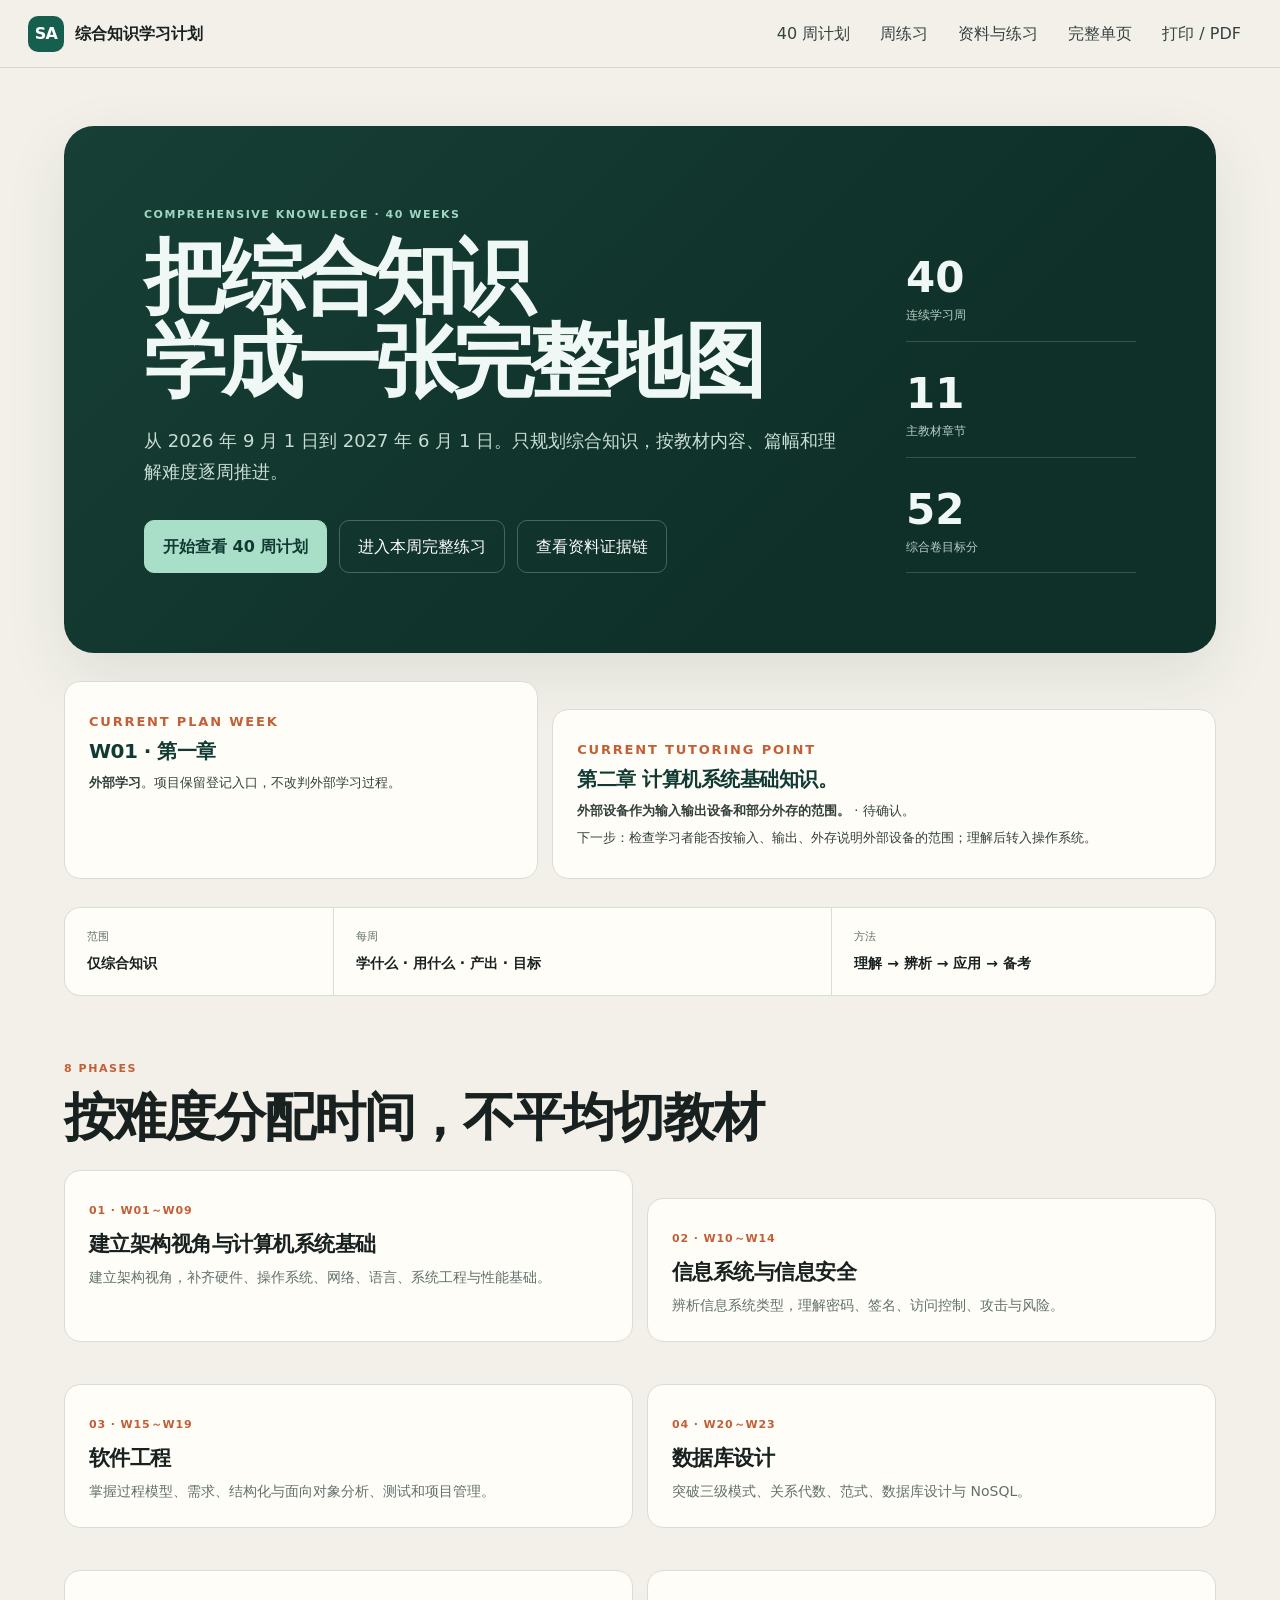
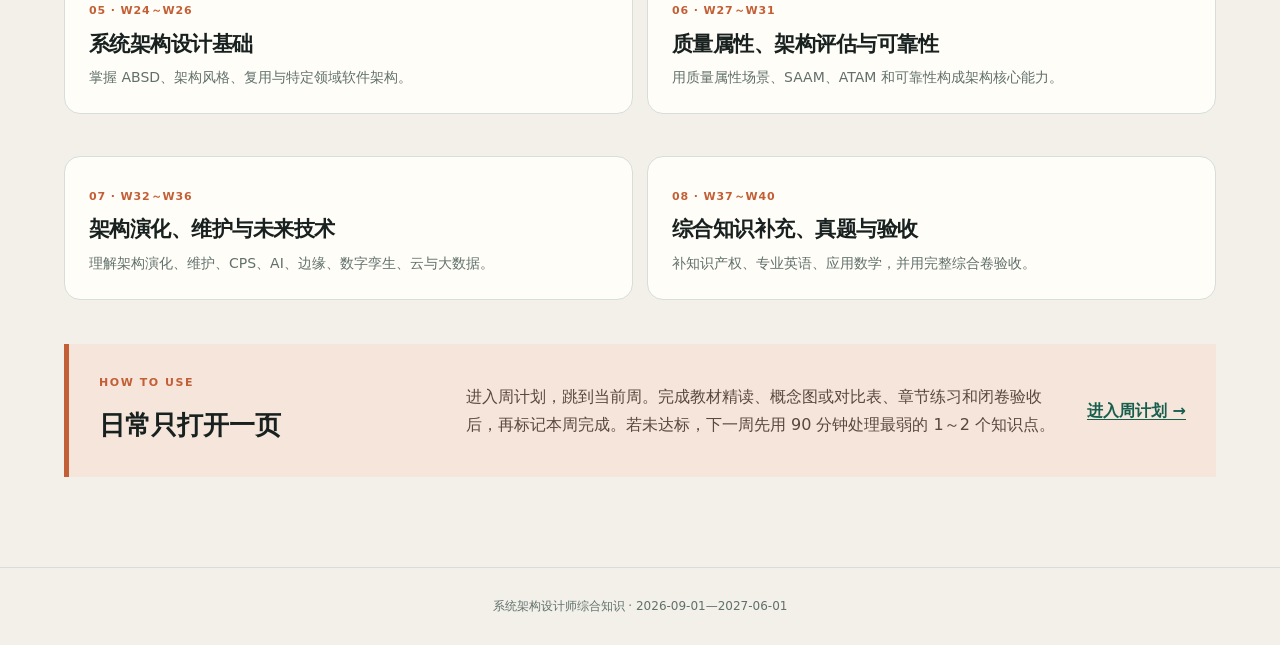
==== commit 215e6efb: "feat: publish weekly question bank and source PDFs" ====
--- a/html/index.html
+++ b/html/index.html
@@ -2,9 +2,10 @@
 <html lang="zh-CN">
 <head><meta charset="utf-8"><meta name="viewport" content="width=device-width, initial-scale=1"><meta name="description" content="2026年9月1日至2027年6月1日系统架构设计师综合知识40周学习计划"><title>系统架构设计师综合知识 40 周计划</title><link rel="stylesheet" href="assets/styles.css"></head>
 <body class="landing">
-  <header class="topbar"><a class="brand" href="index.html"><span>SA</span><strong>综合知识学习计划</strong></a><nav><a href="04-weekly-plan.html">40 周计划</a><a href="complete-plan.html">完整单页</a><button type="button" onclick="window.print()">打印 / PDF</button></nav></header>
+  <header class="topbar"><a class="brand" href="index.html"><span>SA</span><strong>综合知识学习计划</strong></a><nav><a href="04-weekly-plan.html">40 周计划</a><a href="practices.html">周练习</a><a href="materials.html">资料与练习</a><a href="complete-plan.html">完整单页</a><button type="button" onclick="window.print()">打印 / PDF</button></nav></header>
   <main class="landing-main" id="main">
-    <section class="hero"><div class="hero-copy"><p class="eyebrow">COMPREHENSIVE KNOWLEDGE · 40 WEEKS</p><h1>把综合知识<br>学成一张完整地图</h1><p>从 2026 年 9 月 1 日到 2027 年 6 月 1 日。只规划综合知识，按教材内容、篇幅和理解难度逐周推进。</p><div class="hero-actions"><a class="primary" href="04-weekly-plan.html">开始查看 40 周计划</a><a href="complete-plan.html">阅读总览与完整计划</a></div></div><dl><div><dt>40</dt><dd>连续学习周</dd></div><div><dt>11</dt><dd>主教材章节</dd></div><div><dt>52</dt><dd>综合卷目标分</dd></div></dl></section>
+    <section class="hero"><div class="hero-copy"><p class="eyebrow">COMPREHENSIVE KNOWLEDGE · 40 WEEKS</p><h1>把综合知识<br>学成一张完整地图</h1><p>从 2026 年 9 月 1 日到 2027 年 6 月 1 日。只规划综合知识，按教材内容、篇幅和理解难度逐周推进。</p><div class="hero-actions"><a class="primary" href="04-weekly-plan.html">开始查看 40 周计划</a><a href="practices.html?week=W01">进入本周完整练习</a><a href="materials.html">查看资料证据链</a></div></div><dl><div><dt>40</dt><dd>连续学习周</dd></div><div><dt>11</dt><dd>主教材章节</dd></div><div><dt>52</dt><dd>综合卷目标分</dd></div></dl></section>
+    <section class="current-status-grid" aria-label="当前状态"><article><p class="eyebrow">CURRENT PLAN WEEK</p><h2>W01 · 第一章</h2><p><strong>外部学习</strong>。项目保留登记入口，不改判外部学习过程。</p></article><article><p class="eyebrow">CURRENT TUTORING POINT</p><h2>第二章 计算机系统基础知识。</h2><p><strong>外部设备作为输入输出设备和部分外存的范围。</strong> · 待确认。</p><p>下一步：检查学习者能否按输入、输出、外存说明外部设备的范围；理解后转入操作系统。</p></article></section>
     <section class="scope-strip"><div><span>范围</span><strong>仅综合知识</strong></div><div><span>每周</span><strong>学什么 · 用什么 · 产出 · 目标</strong></div><div><span>方法</span><strong>理解 → 辨析 → 应用 → 备考</strong></div></section>
     <section class="section-heading"><p class="eyebrow">8 PHASES</p><h2>按难度分配时间，不平均切教材</h2></section>
     <section class="phase-grid"><article class="phase-card"><span>01 · W01～W09</span><h2>建立架构视角与计算机系统基础</h2><p>建立架构视角，补齐硬件、操作系统、网络、语言、系统工程与性能基础。</p></article><article class="phase-card"><span>02 · W10～W14</span><h2>信息系统与信息安全</h2><p>辨析信息系统类型，理解密码、签名、访问控制、攻击与风险。</p></article><article class="phase-card"><span>03 · W15～W19</span><h2>软件工程</h2><p>掌握过程模型、需求、结构化与面向对象分析、测试和项目管理。</p></article><article class="phase-card"><span>04 · W20～W23</span><h2>数据库设计</h2><p>突破三级模式、关系代数、范式、数据库设计与 NoSQL。</p></article><article class="phase-card"><span>05 · W24～W26</span><h2>系统架构设计基础</h2><p>掌握 ABSD、架构风格、复用与特定领域软件架构。</p></article><article class="phase-card"><span>06 · W27～W31</span><h2>质量属性、架构评估与可靠性</h2><p>用质量属性场景、SAAM、ATAM 和可靠性构成架构核心能力。</p></article><article class="phase-card"><span>07 · W32～W36</span><h2>架构演化、维护与未来技术</h2><p>理解架构演化、维护、CPS、AI、边缘、数字孪生、云与大数据。</p></article><article class="phase-card"><span>08 · W37～W40</span><h2>综合知识补充、真题与验收</h2><p>补知识产权、专业英语、应用数学，并用完整综合卷验收。</p></article></section>
--- a/html/assets/styles.css
+++ b/html/assets/styles.css
@@ -259,6 +259,126 @@
 .week-state { display: flex; align-items: center; justify-content: flex-end; gap: 12px; margin-top: 16px; padding-top: 14px; border-top: 1px dashed #ccd5d1; }
 .week-state span { color: var(--muted); font-size: 12px; }
 .week-card.is-complete .week-state span { color: var(--green); font-weight: 700; }
+
+.week-practice-entry { display: flex; align-items: center; justify-content: space-between; gap: 18px; margin-top: 22px; padding: 17px 18px; border: 1px solid #c8d8d1; border-radius: 13px; background: #f5faf7; }
+.week-practice-entry > div { display: grid; gap: 2px; }
+.week-practice-entry .eyebrow { margin-bottom: 2px; }
+.week-practice-entry strong { color: var(--green-dark); font-size: 14px; }
+.week-practice-entry span { color: var(--muted); font-size: 11px; }
+.week-practice-entry > a { flex: none; padding: 9px 13px; border-radius: 8px; color: white; background: var(--green); font-size: 12px; font-weight: 800; text-decoration: none; }
+.week-practice-entry > a:hover { background: var(--green-dark); }
+
+.evidence-chain {
+  margin-top: 22px;
+  padding: 18px;
+  border: 1px solid #c8d8d1;
+  border-radius: 14px;
+  background: #f8fbf9;
+}
+.evidence-heading { display: flex; align-items: center; justify-content: space-between; gap: 16px; }
+.evidence-heading h5 { margin: 0; color: var(--green-dark); font-size: 18px; }
+.trust-badge { display: inline-flex; padding: 3px 8px; border-radius: 99px; color: var(--green-dark); background: var(--green-soft); font-size: 11px; font-weight: 800; white-space: nowrap; }
+.evidence-sources { display: grid; grid-template-columns: repeat(3, 1fr); gap: 8px; margin: 14px 0; }
+.evidence-sources div,
+.week-evidence-panel dl div { padding: 10px; border-radius: 9px; background: white; }
+.evidence-sources dt,
+.week-evidence-panel dt { color: var(--muted); font-size: 10px; font-weight: 800; }
+.evidence-sources dd,
+.week-evidence-panel dd { margin: 3px 0 0; color: #2d3d38; font-size: 12px; }
+.muted { color: var(--muted) !important; font-size: 12px; }
+.recall-trends { padding: 12px 0; border-top: 1px dashed #d3ddd8; }
+.recall-trends > strong { display: block; margin-bottom: 8px; color: #67412e; font-size: 12px; }
+.trend-chip { display: inline-flex; margin: 0 5px 5px 0; padding: 4px 8px; border-radius: 99px; color: #704329; background: var(--orange-soft); font-size: 11px; }
+.direct-quiz { margin-top: 14px; padding: 15px; border: 1px solid #d4ddd9; border-radius: 12px; background: white; }
+.direct-quiz-heading { display: block; }
+.direct-quiz-heading > div { display: grid; gap: 2px; }
+.direct-quiz-heading strong { color: var(--green-dark); font-size: 14px; }
+.direct-quiz-heading span { color: var(--muted); font-size: 11px; }
+.quiz-status { margin: 10px 0; color: var(--muted); font-size: 11px; }
+.quiz-flat-list { display: grid; gap: 14px; }
+.quiz-question-card { padding: 14px; border: 1px solid #dfe6e3; border-radius: 10px; background: #fbfcfa; box-shadow: none; }
+.quiz-question-toolbar { display: flex; justify-content: space-between; gap: 12px; padding-bottom: 9px; border-bottom: 1px dashed #d6dfdb; }
+.quiz-question-toolbar strong { color: var(--green-dark); font-size: 12px; }
+.quiz-question-toolbar span { color: var(--muted); font-size: 10px; text-align: right; }
+.quiz-question-source { display: flex; flex-wrap: wrap; justify-content: flex-end; gap: 5px 9px; text-align: right; }
+.quiz-source-link { color: var(--green); font-size: 10px; font-weight: 800; white-space: nowrap; }
+.quiz-stem { margin: 13px 0; white-space: pre-wrap; font-size: 13px; line-height: 1.75; }
+.quiz-warning { margin: 9px 0; padding: 8px 10px; border-radius: 7px; color: #78513a; background: var(--orange-soft); font-size: 11px; }
+.quiz-options { display: grid; gap: 7px; }
+.quiz-options label { display: flex; gap: 9px; align-items: flex-start; padding: 9px 10px; border: 1px solid #dce3e0; border-radius: 8px; background: white; cursor: pointer; }
+.quiz-options label:has(input:checked) { border-color: #7aa291; background: #f0f7f4; }
+.quiz-options label.is-correct { border-color: #6f9f89; background: #e6f4ed; }
+.quiz-options label.is-wrong { border-color: #c77a65; background: #faebe6; }
+.quiz-options input { margin-top: 3px; }
+.quiz-options span { font-size: 12px; line-height: 1.55; }
+.quiz-submit { padding: 7px 11px; border: 1px solid #9dbbb0; border-radius: 7px; color: white; background: var(--green); cursor: pointer; font-size: 11px; }
+.quiz-submit { margin-top: 11px; }
+.quiz-result { margin: 10px 0 0; font-size: 12px; font-weight: 800; }
+.quiz-result.is-correct { color: var(--green); }
+.quiz-result.is-wrong { color: #a33f2c; }
+.practice-form { display: grid; grid-template-columns: 1fr 2fr 1fr 1fr 1fr 1.3fr; gap: 8px; margin-top: 12px; padding-top: 14px; border-top: 1px dashed #d3ddd8; }
+.practice-form label { display: flex; flex-direction: column; gap: 4px; color: var(--muted); font-size: 10px; font-weight: 800; }
+.practice-form input,
+.practice-form select,
+.practice-form textarea,
+.week-filter select { width: 100%; min-height: 38px; padding: 7px 9px; border: 1px solid #c8d3ce; border-radius: 7px; color: var(--ink); background: white; font: inherit; font-size: 12px; }
+.practice-form .notes-field { grid-column: 1 / -1; }
+.practice-form textarea { resize: vertical; }
+.practice-form button,
+.material-link { padding: 8px 11px; border: 1px solid #9dbbb0; border-radius: 8px; color: white; background: var(--green); cursor: pointer; font-size: 12px; }
+.practice-form button { align-self: end; }
+.practice-form button:hover,
+.material-link:not(:disabled):hover { background: var(--green-dark); }
+.material-link:disabled { color: var(--muted); border-color: #d3d9d6; background: #eef0ef; cursor: not-allowed; }
+.form-message { grid-column: 2 / -1; align-self: center; margin: 0; color: var(--green); font-size: 12px; }
+.form-message.is-error { color: #a33f2c; }
+.answer-entries { display: flex; flex-wrap: wrap; gap: 7px; align-items: center; margin-top: 14px; }
+.answer-entries > strong { margin-right: 4px; font-size: 12px; }
+.attempt-list { display: grid; gap: 7px; margin-top: 14px; }
+.attempt-row { display: grid; gap: 2px; padding: 10px 12px; border: 1px solid #dfe5e2; border-radius: 9px; background: white; box-shadow: none; }
+.attempt-row strong { font-size: 12px; }
+.attempt-row span,
+.attempt-row p { margin: 0; color: var(--muted); font-size: 11px; }
+
+.current-status-grid { display: grid; grid-template-columns: 1fr 1.4fr; gap: 14px; margin-top: 28px; }
+.current-status-grid article { padding: 24px; border-radius: 16px; box-shadow: none; }
+.current-status-grid h2 { margin: 4px 0 8px; padding: 0; color: var(--green-dark); font-size: 20px; }
+.current-status-grid p { margin: 5px 0; font-size: 13px; }
+
+.materials-main { max-width: 1180px; margin: 0 auto; padding: 52px 24px 90px; }
+.materials-hero { padding: clamp(30px, 6vw, 62px); border-radius: 24px; color: #eaf5f0; background: var(--green-dark); }
+.materials-hero h1 { margin: 4px 0 12px; font-size: clamp(40px, 7vw, 72px); line-height: 1; }
+.materials-hero p { max-width: 850px; color: #c9ddd5; }
+.materials-hero code { color: white; }
+.local-mode-note { margin-bottom: 0; font-size: 13px; }
+.trust-grid { display: grid; grid-template-columns: repeat(4, 1fr); gap: 10px; margin: 22px 0 54px; }
+.trust-card { padding: 20px; border-radius: 14px; box-shadow: none; }
+.trust-card span { color: var(--orange); font-size: 10px; font-weight: 900; }
+.trust-card h2 { margin: 5px 0 8px; padding: 0; font-size: 18px; }
+.trust-card p { margin: 0; color: var(--muted); font-size: 12px; }
+.material-section { margin-top: 56px; }
+.material-section .section-heading { margin: 0 0 20px; }
+.week-filter { display: block; max-width: 220px; margin-bottom: 12px; color: var(--muted); font-size: 12px; }
+.week-evidence-panel { padding: 24px; border: 1px solid var(--line); border-radius: 16px; background: var(--panel); }
+.week-evidence-panel h2 { margin: 0 0 15px; color: var(--green-dark); }
+.week-evidence-panel dl { display: grid; grid-template-columns: repeat(2, 1fr); gap: 8px; margin: 0; }
+.week-evidence-panel dl div:nth-child(4),
+.week-evidence-panel dl div:nth-child(5) { grid-column: 1 / -1; }
+
+.practices-main { max-width: 1050px; margin: 0 auto; padding: 42px 24px 90px; }
+.practice-picker { display: grid; grid-template-columns: 1fr minmax(220px, 300px); gap: 30px; align-items: end; margin-bottom: 24px; padding: 30px; border-radius: 20px; color: #eaf5f0; background: var(--green-dark); }
+.practice-picker h1 { margin: 0; color: white; font-size: clamp(34px, 6vw, 58px); line-height: 1; }
+.practice-picker p:not(.eyebrow) { max-width: 650px; margin-bottom: 0; color: #c9ddd5; }
+.practice-picker label { display: grid; gap: 6px; color: #c9ddd5; font-size: 11px; font-weight: 800; }
+.practice-picker select { min-height: 44px; padding: 8px 11px; border: 1px solid #77998e; border-radius: 9px; color: var(--ink); background: white; font: inherit; }
+.practice-week-page { padding: clamp(20px, 4vw, 38px); border: 1px solid var(--line); border-radius: 20px; background: var(--panel); box-shadow: var(--shadow); }
+.practice-week-header { display: flex; justify-content: space-between; gap: 26px; align-items: start; }
+.practice-week-header h1 { margin: 0; color: var(--green-dark); font-size: clamp(30px, 5vw, 48px); line-height: 1.1; }
+.practice-week-header p:not(.eyebrow) { max-width: 720px; color: var(--muted); font-size: 13px; }
+.practice-week-header > a { flex: none; font-size: 12px; font-weight: 800; }
+.practice-week-page .evidence-chain { margin-top: 24px; }
+.practice-neighbors { display: flex; justify-content: space-between; gap: 15px; margin-top: 22px; }
+.practice-neighbors a { padding: 8px 12px; border: 1px solid #b8cbc3; border-radius: 8px; text-decoration: none; font-size: 12px; font-weight: 800; }
 
 .landing-main { max-width: 1200px; margin: 0 auto; padding: 58px 24px 90px; }
 .hero {
@@ -324,7 +444,16 @@
   .week-jump small { display: none; }
   .week-card { margin: 20px -5px; padding: 22px 16px 14px; }
   .week-card h4 { font-size: 19px; }
+  .evidence-sources,
+  .practice-form { grid-template-columns: 1fr 1fr; }
+  .direct-quiz-heading { align-items: stretch; flex-direction: column; }
+  .direct-quiz-heading label { min-width: 0; }
+  .practice-form .notes-field { grid-column: 1 / -1; }
+  .formal-list li { flex-direction: column; }
+  .formal-list span { text-align: left; }
   .week-state { justify-content: space-between; }
+  .week-practice-entry { align-items: stretch; flex-direction: column; }
+  .week-practice-entry > a { text-align: center; }
   .landing-main { padding: 28px 12px 60px; }
   .hero { grid-template-columns: 1fr; gap: 26px; padding: 38px 24px; border-radius: 20px; }
   .hero h1 { font-size: 45px; }
@@ -332,6 +461,16 @@
   .hero dt { font-size: 28px; }
   .scope-strip { grid-template-columns: 1fr; }
   .phase-grid { grid-template-columns: 1fr; }
+  .current-status-grid,
+  .trust-grid,
+  .week-evidence-panel dl { grid-template-columns: 1fr; }
+  .week-evidence-panel dl div:nth-child(4),
+  .week-evidence-panel dl div:nth-child(5) { grid-column: auto; }
+  .materials-main { padding: 28px 12px 60px; }
+  .practices-main { padding: 24px 10px 60px; }
+  .practice-picker { grid-template-columns: 1fr; padding: 24px 18px; }
+  .practice-week-page { padding: 20px 13px; }
+  .practice-week-header { flex-direction: column; gap: 5px; }
   .usage-note { grid-template-columns: 1fr; gap: 12px; }
 }
 
@@ -341,8 +480,13 @@
   .sidebar,
   .toc,
   .progress-panel,
+  .practice-picker,
   .week-jump,
   .week-state,
+  .practice-form,
+  .direct-quiz,
+  .answer-entries,
+  .attempt-list,
   footer,
   .heading-anchor { display: none !important; }
   .layout { display: block; max-width: none; padding: 0; }
